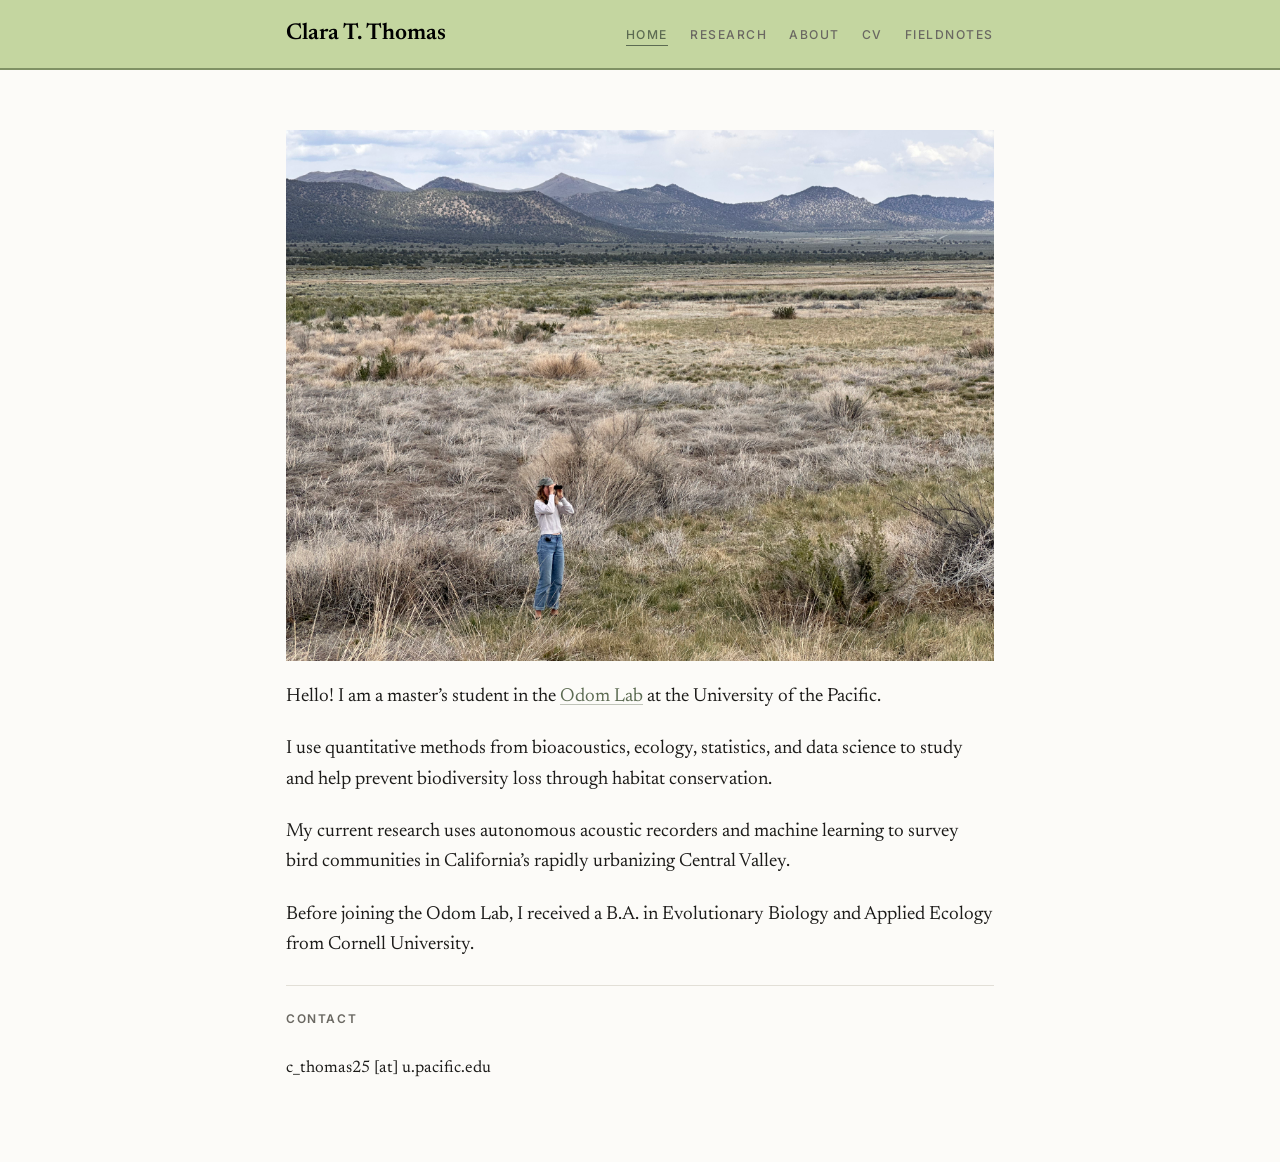
==== index.html @ e7250dd2 "Built site for gh-pages" ====
<!DOCTYPE html>
<html xmlns="http://www.w3.org/1999/xhtml" lang="en" xml:lang="en"><head>

<meta charset="utf-8">
<meta name="generator" content="quarto-1.10.18">

<meta name="viewport" content="width=device-width, initial-scale=1.0, user-scalable=yes">

<meta name="description" content="M.S. student studying urban bird communities through passive acoustic monitoring.">

<title>Clara Thomas</title>
<style>
/* Default styles provided by pandoc.
** See https://pandoc.org/MANUAL.html#variables-for-html for config info.
*/
span.smallcaps{font-variant: small-caps;}
div.columns{display: flex; gap: 1.5em;}
div.column{flex: auto;}
@media screen {
div.columns{gap: min(4vw, 1.5em);}
div.column{overflow-x: auto;}
}
div.hanging-indent{margin-left: 1.5em; text-indent: -1.5em;}
ul.task-list{list-style: none;}
ul.task-list li input[type="checkbox"] {
  width: 0.8em;
  margin: 0 0.8em 0.2em -1em; /* quarto-specific, see https://github.com/quarto-dev/quarto-cli/issues/4556 */ 
  vertical-align: middle;
}
</style>


<script src="site_libs/quarto-nav/quarto-nav.js"></script>
<link href="./images/logo.svg" rel="icon" type="image/svg+xml">
<script src="site_libs/clipboard/clipboard.min.js"></script>
<script src="site_libs/quarto-html/quarto.js" type="module"></script>
<script src="site_libs/quarto-html/tabsets/tabsets.js" type="module"></script>
<script src="site_libs/quarto-html/popper.min.js"></script>
<script src="site_libs/quarto-html/tippy.umd.min.js"></script>
<link href="site_libs/quarto-html/tippy.css" rel="stylesheet">
<link href="site_libs/quarto-html/quarto-syntax-highlighting-64a204ab8560d761af7679ceaba22944.css" rel="stylesheet" id="quarto-text-highlighting-styles">
<script src="site_libs/bootstrap/bootstrap.min.js"></script>
<link href="site_libs/bootstrap/bootstrap-icons.css" rel="stylesheet">
<link href="site_libs/bootstrap/bootstrap-49ffc167c3f475614c4895749069f36e.min.css" rel="stylesheet" append-hash="true" id="quarto-bootstrap" data-mode="light">
<script id="quarto-search-options" type="application/json">{
  "language": {
    "search-no-results-text": "No results",
    "search-matching-documents-text": "matching documents",
    "search-copy-link-title": "Copy link to search",
    "search-hide-matches-text": "Hide additional matches",
    "search-more-match-text": "more match in this document",
    "search-more-matches-text": "more matches in this document",
    "search-clear-button-title": "Clear",
    "search-text-placeholder": "",
    "search-detached-cancel-button-title": "Cancel",
    "search-submit-button-title": "Submit",
    "search-label": "Search"
  }
}</script>
<link rel="preconnect" href="https://fonts.googleapis.com">
<link rel="preconnect" href="https://fonts.gstatic.com" crossorigin="">
<link href="https://fonts.googleapis.com/css2?family=Newsreader:ital,opsz,wght@0,6..72,400;0,6..72,500;0,6..72,600;1,6..72,400&amp;family=Inter:wght@400;500;600&amp;display=swap" rel="stylesheet">


<meta property="og:title" content="Clara Thomas">
<meta property="og:description" content="M.S. student studying urban bird communities through passive acoustic monitoring.">
<meta property="og:image" content="images/mono.jpeg">
<meta property="og:site_name" content="Clara Thomas">
</head>

<body class="nav-fixed fullcontent quarto-light">

<div id="quarto-search-results"></div>
  <header id="quarto-header" class="headroom fixed-top">
    <nav class="navbar navbar-expand-sm " data-bs-theme="dark">
      <div class="navbar-container container-fluid">
      <div class="navbar-brand-container mx-auto">
    <a class="navbar-brand" href="./index.html">
    <span class="navbar-title">Clara T. Thomas</span>
    </a>
  </div>
          <button class="navbar-toggler" type="button" data-bs-toggle="collapse" data-bs-target="#navbarCollapse" aria-controls="navbarCollapse" role="menu" aria-expanded="false" aria-label="Toggle navigation" onclick="if (window.quartoToggleHeadroom) { window.quartoToggleHeadroom(); }">
  <span class="navbar-toggler-icon"></span>
</button>
          <div class="collapse navbar-collapse" id="navbarCollapse">
            <ul class="navbar-nav navbar-nav-scroll ms-auto">
  <li class="nav-item">
    <a class="nav-link active" href="./index.html" aria-current="page"> 
<span class="menu-text">Home</span></a>
  </li>  
  <li class="nav-item">
    <a class="nav-link" href="./research.html"> 
<span class="menu-text">Research</span></a>
  </li>  
  <li class="nav-item">
    <a class="nav-link" href="./about.html"> 
<span class="menu-text">About</span></a>
  </li>  
  <li class="nav-item">
    <a class="nav-link" href="./cv.html"> 
<span class="menu-text">CV</span></a>
  </li>  
  <li class="nav-item">
    <a class="nav-link" href="./fieldnotes/index.html"> 
<span class="menu-text">Fieldnotes</span></a>
  </li>  
</ul>
          </div> <!-- /navcollapse -->
            <div class="quarto-navbar-tools">
</div>
      </div> <!-- /container-fluid -->
    </nav>
</header>
<!-- content -->
<div id="quarto-content" class="quarto-container page-columns page-rows-contents page-layout-article page-navbar">
<!-- sidebar -->
<!-- margin-sidebar -->
    
<!-- main -->
<main class="content" id="quarto-document-content"><header id="title-block-header" class="quarto-title-block"></header>




<p><img src="images/mono.jpeg" class="img-fluid"></p>
<div class="lede">
<p>Hello! I am a master’s student in the <a href="https://www.karanodom.com/">Odom Lab</a> at the University of the Pacific.</p>
<p>I use quantitative methods from bioacoustics, ecology, statistics, and data science to study and help prevent biodiversity loss through habitat conservation.</p>
<p>My current research uses autonomous acoustic recorders and machine learning to survey bird communities in California’s rapidly urbanizing Central Valley.</p>
<p>Before joining the Odom Lab, I received a B.A. in Evolutionary Biology and Applied Ecology from Cornell University.</p>
</div>
<section id="contact" class="level2">
<h2 data-anchor-id="contact">Contact</h2>
<div class="contact">
<p>c_thomas25 [at] u.pacific.edu</p>
</div>


</section>

</main> <!-- /main -->
<script id="quarto-html-after-body" type="application/javascript">
  window.document.addEventListener("DOMContentLoaded", function (event) {
    const isCodeAnnotation = (el) => {
      for (const clz of el.classList) {
        if (clz.startsWith('code-annotation-')) {                     
          return true;
        }
      }
      return false;
    }
    const onCopySuccess = function(e) {
      // button target
      const button = e.trigger;
      // don't keep focus
      button.blur();
      // flash "checked"
      button.classList.add('code-copy-button-checked');
      var currentTitle = button.getAttribute("title");
      button.setAttribute("title", "Copied!");
      let tooltip;
      if (window.bootstrap) {
        button.setAttribute("data-bs-toggle", "tooltip");
        button.setAttribute("data-bs-placement", "left");
        button.setAttribute("data-bs-title", "Copied!");
        tooltip = new bootstrap.Tooltip(button, 
          { trigger: "manual", 
            customClass: "code-copy-button-tooltip",
            offset: [0, -8]});
        tooltip.show();    
      }
      setTimeout(function() {
        if (tooltip) {
          tooltip.hide();
          button.removeAttribute("data-bs-title");
          button.removeAttribute("data-bs-toggle");
          button.removeAttribute("data-bs-placement");
        }
        button.setAttribute("title", currentTitle);
        button.classList.remove('code-copy-button-checked');
      }, 1000);
      // clear code selection
      e.clearSelection();
    }
    const getTextToCopy = function(trigger) {
      const outerScaffold = trigger.parentElement.cloneNode(true);
      const codeEl = outerScaffold.querySelector('code');
      for (const childEl of codeEl.children) {
        if (isCodeAnnotation(childEl)) {
          childEl.remove();
        }
      }
      return codeEl.innerText;
    }
    const clipboard = new window.ClipboardJS('.code-copy-button:not([data-in-quarto-modal])', {
      text: getTextToCopy
    });
    clipboard.on('success', onCopySuccess);
    if (window.document.getElementById('quarto-embedded-source-code-modal')) {
      const clipboardModal = new window.ClipboardJS('.code-copy-button[data-in-quarto-modal]', {
        text: getTextToCopy,
        container: window.document.getElementById('quarto-embedded-source-code-modal')
      });
      clipboardModal.on('success', onCopySuccess);
    }
      var localhostRegex = new RegExp(/^(?:http|https):\/\/localhost\:?[0-9]*\//);
      var mailtoRegex = new RegExp(/^mailto:/);
        var filterRegex = new RegExp('/' + window.location.host + '/');
      var isInternal = (href) => {
          return filterRegex.test(href) || localhostRegex.test(href) || mailtoRegex.test(href);
      }
      // Inspect non-navigation links and adorn them if external
     var links = window.document.querySelectorAll('a[href]:not(.nav-link):not(.navbar-brand):not(.toc-action):not(.sidebar-link):not(.sidebar-item-toggle):not(.pagination-link):not(.no-external):not([aria-hidden]):not(.dropdown-item):not(.quarto-navigation-tool):not(.about-link)');
      for (var i=0; i<links.length; i++) {
        const link = links[i];
        if (!isInternal(link.href)) {
          // undo the damage that might have been done by quarto-nav.js in the case of
          // links that we want to consider external
          if (link.dataset.originalHref !== undefined) {
            link.href = link.dataset.originalHref;
          }
            // target, if specified
            link.setAttribute("target", "_blank");
            if (link.getAttribute("rel") === null) {
              link.setAttribute("rel", "noopener");
            }
        }
      }
    function tippyHover(el, contentFn, onTriggerFn, onUntriggerFn) {
      const config = {
        allowHTML: true,
        maxWidth: 500,
        delay: 100,
        arrow: false,
        appendTo: function(el) {
            return el.parentElement;
        },
        interactive: true,
        interactiveBorder: 10,
        theme: 'quarto',
        placement: 'bottom-start',
      };
      if (contentFn) {
        config.content = contentFn;
      }
      if (onTriggerFn) {
        config.onTrigger = onTriggerFn;
      }
      if (onUntriggerFn) {
        config.onUntrigger = onUntriggerFn;
      }
      window.tippy(el, config); 
    }
    const noterefs = window.document.querySelectorAll('a[role="doc-noteref"]');
    for (var i=0; i<noterefs.length; i++) {
      const ref = noterefs[i];
      tippyHover(ref, function() {
        // use id or data attribute instead here
        let href = ref.getAttribute('data-footnote-href') || ref.getAttribute('href');
        try { href = new URL(href).hash; } catch {}
        const id = href.replace(/^#\/?/, "");
        const note = window.document.getElementById(id);
        if (note) {
          return note.innerHTML;
        } else {
          return "";
        }
      });
    }
    const xrefs = window.document.querySelectorAll('a.quarto-xref');
    const processXRef = (id, note) => {
      // Strip column container classes
      const stripColumnClz = (el) => {
        el.classList.remove("page-full", "page-columns");
        if (el.children) {
          for (const child of el.children) {
            stripColumnClz(child);
          }
        }
      }
      stripColumnClz(note)
      if (id === null || id.startsWith('sec-')) {
        // Special case sections, only their first couple elements
        const container = document.createElement("div");
        if (note.children && note.children.length > 2) {
          container.appendChild(note.children[0].cloneNode(true));
          for (let i = 1; i < note.children.length; i++) {
            const child = note.children[i];
            if (child.tagName === "P" && child.innerText === "") {
              continue;
            } else {
              container.appendChild(child.cloneNode(true));
              break;
            }
          }
          if (window.Quarto?.typesetMath) {
            window.Quarto.typesetMath(container);
          }
          return container.innerHTML
        } else {
          if (window.Quarto?.typesetMath) {
            window.Quarto.typesetMath(note);
          }
          return note.innerHTML;
        }
      } else {
        // Remove any anchor links if they are present
        const anchorLink = note.querySelector('a.anchorjs-link');
        if (anchorLink) {
          anchorLink.remove();
        }
        if (window.Quarto?.typesetMath) {
          window.Quarto.typesetMath(note);
        }
        if (note.classList.contains("callout")) {
          return note.outerHTML;
        } else {
          return note.innerHTML;
        }
      }
    }
    for (var i=0; i<xrefs.length; i++) {
      const xref = xrefs[i];
      tippyHover(xref, undefined, function(instance) {
        instance.disable();
        let url = xref.getAttribute('href');
        let hash = undefined; 
        if (url.startsWith('#')) {
          hash = url;
        } else {
          try { hash = new URL(url).hash; } catch {}
        }
        if (hash) {
          const id = hash.replace(/^#\/?/, "");
          const note = window.document.getElementById(id);
          if (note !== null) {
            try {
              const html = processXRef(id, note.cloneNode(true));
              instance.setContent(html);
            } finally {
              instance.enable();
              instance.show();
            }
          } else {
            // See if we can fetch this
            fetch(url.split('#')[0])
            .then(res => res.text())
            .then(html => {
              const parser = new DOMParser();
              const htmlDoc = parser.parseFromString(html, "text/html");
              const note = htmlDoc.getElementById(id);
              if (note !== null) {
                const html = processXRef(id, note);
                instance.setContent(html);
              } 
            }).finally(() => {
              instance.enable();
              instance.show();
            });
          }
        } else {
          // See if we can fetch a full url (with no hash to target)
          // This is a special case and we should probably do some content thinning / targeting
          fetch(url)
          .then(res => res.text())
          .then(html => {
            const parser = new DOMParser();
            const htmlDoc = parser.parseFromString(html, "text/html");
            const note = htmlDoc.querySelector('main.content');
            if (note !== null) {
              // This should only happen for chapter cross references
              // (since there is no id in the URL)
              // remove the first header
              if (note.children.length > 0 && note.children[0].tagName === "HEADER") {
                note.children[0].remove();
              }
              const html = processXRef(null, note);
              instance.setContent(html);
            } 
          }).finally(() => {
            instance.enable();
            instance.show();
          });
        }
      }, function(instance) {
      });
    }
        let selectedAnnoteEl;
        const selectorForAnnotation = ( cell, annotation) => {
          let cellAttr = 'data-code-cell="' + cell + '"';
          let lineAttr = 'data-code-annotation="' +  annotation + '"';
          const selector = 'span[' + cellAttr + '][' + lineAttr + ']';
          return selector;
        }
        const selectCodeLines = (annoteEl) => {
          const doc = window.document;
          const targetCell = annoteEl.getAttribute("data-target-cell");
          const targetAnnotation = annoteEl.getAttribute("data-target-annotation");
          const annoteSpan = window.document.querySelector(selectorForAnnotation(targetCell, targetAnnotation));
          const lines = annoteSpan.getAttribute("data-code-lines").split(",");
          const lineIds = lines.map((line) => {
            return targetCell + "-" + line;
          })
          let top = null;
          let height = null;
          let parent = null;
          if (lineIds.length > 0) {
              //compute the position of the single el (top and bottom and make a div)
              const el = window.document.getElementById(lineIds[0]);
              top = el.offsetTop;
              height = el.offsetHeight;
              parent = el.parentElement.parentElement;
            if (lineIds.length > 1) {
              const lastEl = window.document.getElementById(lineIds[lineIds.length - 1]);
              const bottom = lastEl.offsetTop + lastEl.offsetHeight;
              height = bottom - top;
            }
            if (top !== null && height !== null && parent !== null) {
              // cook up a div (if necessary) and position it 
              let div = window.document.getElementById("code-annotation-line-highlight");
              if (div === null) {
                div = window.document.createElement("div");
                div.setAttribute("id", "code-annotation-line-highlight");
                div.style.position = 'absolute';
                parent.appendChild(div);
              }
              div.style.top = top - 2 + "px";
              div.style.height = height + 4 + "px";
              div.style.left = 0;
              let gutterDiv = window.document.getElementById("code-annotation-line-highlight-gutter");
              if (gutterDiv === null) {
                gutterDiv = window.document.createElement("div");
                gutterDiv.setAttribute("id", "code-annotation-line-highlight-gutter");
                gutterDiv.style.position = 'absolute';
                const codeCell = window.document.getElementById(targetCell);
                const gutter = codeCell.querySelector('.code-annotation-gutter');
                gutter.appendChild(gutterDiv);
              }
              gutterDiv.style.top = top - 2 + "px";
              gutterDiv.style.height = height + 4 + "px";
            }
            selectedAnnoteEl = annoteEl;
          }
        };
        const unselectCodeLines = () => {
          const elementsIds = ["code-annotation-line-highlight", "code-annotation-line-highlight-gutter"];
          elementsIds.forEach((elId) => {
            const div = window.document.getElementById(elId);
            if (div) {
              div.remove();
            }
          });
          selectedAnnoteEl = undefined;
        };
          // Handle positioning of the toggle
      window.addEventListener(
        "resize",
        throttle(() => {
          elRect = undefined;
          if (selectedAnnoteEl) {
            selectCodeLines(selectedAnnoteEl);
          }
        }, 10)
      );
      function throttle(fn, ms) {
      let throttle = false;
      let timer;
        return (...args) => {
          if(!throttle) { // first call gets through
              fn.apply(this, args);
              throttle = true;
          } else { // all the others get throttled
              if(timer) clearTimeout(timer); // cancel #2
              timer = setTimeout(() => {
                fn.apply(this, args);
                timer = throttle = false;
              }, ms);
          }
        };
      }
        // Attach click handler to the DT
        const annoteDls = window.document.querySelectorAll('dt[data-target-cell]');
        for (const annoteDlNode of annoteDls) {
          annoteDlNode.addEventListener('click', (event) => {
            const clickedEl = event.target;
            if (clickedEl !== selectedAnnoteEl) {
              unselectCodeLines();
              const activeEl = window.document.querySelector('dt[data-target-cell].code-annotation-active');
              if (activeEl) {
                activeEl.classList.remove('code-annotation-active');
              }
              selectCodeLines(clickedEl);
              clickedEl.classList.add('code-annotation-active');
            } else {
              // Unselect the line
              unselectCodeLines();
              clickedEl.classList.remove('code-annotation-active');
            }
          });
        }
    const findCites = (el) => {
      const parentEl = el.parentElement;
      if (parentEl) {
        const cites = parentEl.dataset.cites;
        if (cites) {
          return {
            el,
            cites: cites.split(' ')
          };
        } else {
          return findCites(el.parentElement)
        }
      } else {
        return undefined;
      }
    };
    var bibliorefs = window.document.querySelectorAll('a[role="doc-biblioref"]');
    for (var i=0; i<bibliorefs.length; i++) {
      const ref = bibliorefs[i];
      const citeInfo = findCites(ref);
      if (citeInfo) {
        tippyHover(citeInfo.el, function() {
          var popup = window.document.createElement('div');
          citeInfo.cites.forEach(function(cite) {
            var citeDiv = window.document.createElement('div');
            citeDiv.classList.add('hanging-indent');
            citeDiv.classList.add('csl-entry');
            var biblioDiv = window.document.getElementById('ref-' + cite);
            if (biblioDiv) {
              citeDiv.innerHTML = biblioDiv.innerHTML;
            }
            popup.appendChild(citeDiv);
          });
          return popup.innerHTML;
        });
      }
    }
  });
  </script>
</div> <!-- /content -->




</body></html>
---- site_libs/quarto-html/tippy.css ----
.tippy-box[data-animation=fade][data-state=hidden]{opacity:0}[data-tippy-root]{max-width:calc(100vw - 10px)}.tippy-box{position:relative;background-color:#333;color:#fff;border-radius:4px;font-size:14px;line-height:1.4;white-space:normal;outline:0;transition-property:transform,visibility,opacity}.tippy-box[data-placement^=top]>.tippy-arrow{bottom:0}.tippy-box[data-placement^=top]>.tippy-arrow:before{bottom:-7px;left:0;border-width:8px 8px 0;border-top-color:initial;transform-origin:center top}.tippy-box[data-placement^=bottom]>.tippy-arrow{top:0}.tippy-box[data-placement^=bottom]>.tippy-arrow:before{top:-7px;left:0;border-width:0 8px 8px;border-bottom-color:initial;transform-origin:center bottom}.tippy-box[data-placement^=left]>.tippy-arrow{right:0}.tippy-box[data-placement^=left]>.tippy-arrow:before{border-width:8px 0 8px 8px;border-left-color:initial;right:-7px;transform-origin:center left}.tippy-box[data-placement^=right]>.tippy-arrow{left:0}.tippy-box[data-placement^=right]>.tippy-arrow:before{left:-7px;border-width:8px 8px 8px 0;border-right-color:initial;transform-origin:center right}.tippy-box[data-inertia][data-state=visible]{transition-timing-function:cubic-bezier(.54,1.5,.38,1.11)}.tippy-arrow{width:16px;height:16px;color:#333}.tippy-arrow:before{content:"";position:absolute;border-color:transparent;border-style:solid}.tippy-content{position:relative;padding:5px 9px;z-index:1}
---- site_libs/quarto-html/quarto-syntax-highlighting-64a204ab8560d761af7679ceaba22944.css ----
/* quarto syntax highlight colors */
:root {
  --quarto-hl-ot-color: #003B4F;
  --quarto-hl-at-color: #657422;
  --quarto-hl-ss-color: #20794D;
  --quarto-hl-an-color: #5E5E5E;
  --quarto-hl-fu-color: #4758AB;
  --quarto-hl-st-color: #20794D;
  --quarto-hl-cf-color: #003B4F;
  --quarto-hl-op-color: #5E5E5E;
  --quarto-hl-er-color: #AD0000;
  --quarto-hl-bn-color: #AD0000;
  --quarto-hl-al-color: #AD0000;
  --quarto-hl-va-color: #111111;
  --quarto-hl-bu-color: inherit;
  --quarto-hl-ex-color: inherit;
  --quarto-hl-pp-color: #AD0000;
  --quarto-hl-in-color: #5E5E5E;
  --quarto-hl-vs-color: #20794D;
  --quarto-hl-wa-color: #5E5E5E;
  --quarto-hl-do-color: #5E5E5E;
  --quarto-hl-im-color: #00769E;
  --quarto-hl-ch-color: #20794D;
  --quarto-hl-dt-color: #AD0000;
  --quarto-hl-fl-color: #AD0000;
  --quarto-hl-co-color: #5E5E5E;
  --quarto-hl-cv-color: #5E5E5E;
  --quarto-hl-cn-color: #8f5902;
  --quarto-hl-sc-color: #5E5E5E;
  --quarto-hl-dv-color: #AD0000;
  --quarto-hl-kw-color: #003B4F;
}

/* other quarto variables */
:root {
  --quarto-font-monospace: SFMono-Regular, Menlo, Monaco, Consolas, "Liberation Mono", "Courier New", monospace;
}

/* syntax highlight based on Pandoc's rules */
pre > code.sourceCode > span {
  color: #003B4F;
}

code.sourceCode > span {
  color: #003B4F;
}

div.sourceCode,
div.sourceCode pre.sourceCode {
  color: #003B4F;
}

/* Normal */
code span {
  color: #003B4F;
}

/* Alert */
code span.al {
  color: #AD0000;
  font-style: inherit;
}

/* Annotation */
code span.an {
  color: #5E5E5E;
  font-style: inherit;
}

/* Attribute */
code span.at {
  color: #657422;
  font-style: inherit;
}

/* BaseN */
code span.bn {
  color: #AD0000;
  font-style: inherit;
}

/* BuiltIn */
code span.bu {
  font-style: inherit;
}

/* ControlFlow */
code span.cf {
  color: #003B4F;
  font-weight: bold;
  font-style: inherit;
}

/* Char */
code span.ch {
  color: #20794D;
  font-style: inherit;
}

/* Constant */
code span.cn {
  color: #8f5902;
  font-style: inherit;
}

/* Comment */
code span.co {
  color: #5E5E5E;
  font-style: inherit;
}

/* CommentVar */
code span.cv {
  color: #5E5E5E;
  font-style: italic;
}

/* Documentation */
code span.do {
  color: #5E5E5E;
  font-style: italic;
}

/* DataType */
code span.dt {
  color: #AD0000;
  font-style: inherit;
}

/* DecVal */
code span.dv {
  color: #AD0000;
  font-style: inherit;
}

/* Error */
code span.er {
  color: #AD0000;
  font-style: inherit;
}

/* Extension */
code span.ex {
  font-style: inherit;
}

/* Float */
code span.fl {
  color: #AD0000;
  font-style: inherit;
}

/* Function */
code span.fu {
  color: #4758AB;
  font-style: inherit;
}

/* Import */
code span.im {
  color: #00769E;
  font-style: inherit;
}

/* Information */
code span.in {
  color: #5E5E5E;
  font-style: inherit;
}

/* Keyword */
code span.kw {
  color: #003B4F;
  font-weight: bold;
  font-style: inherit;
}

/* Operator */
code span.op {
  color: #5E5E5E;
  font-style: inherit;
}

/* Other */
code span.ot {
  color: #003B4F;
  font-style: inherit;
}

/* Preprocessor */
code span.pp {
  color: #AD0000;
  font-style: inherit;
}

/* SpecialChar */
code span.sc {
  color: #5E5E5E;
  font-style: inherit;
}

/* SpecialString */
code span.ss {
  color: #20794D;
  font-style: inherit;
}

/* String */
code span.st {
  color: #20794D;
  font-style: inherit;
}

/* Variable */
code span.va {
  color: #111111;
  font-style: inherit;
}

/* VerbatimString */
code span.vs {
  color: #20794D;
  font-style: inherit;
}

/* Warning */
code span.wa {
  color: #5E5E5E;
  font-style: italic;
}

.prevent-inlining {
  content: "</";
}

/*# sourceMappingURL=9d8d5bb603a83b8298b89080a598c93b.css.map */
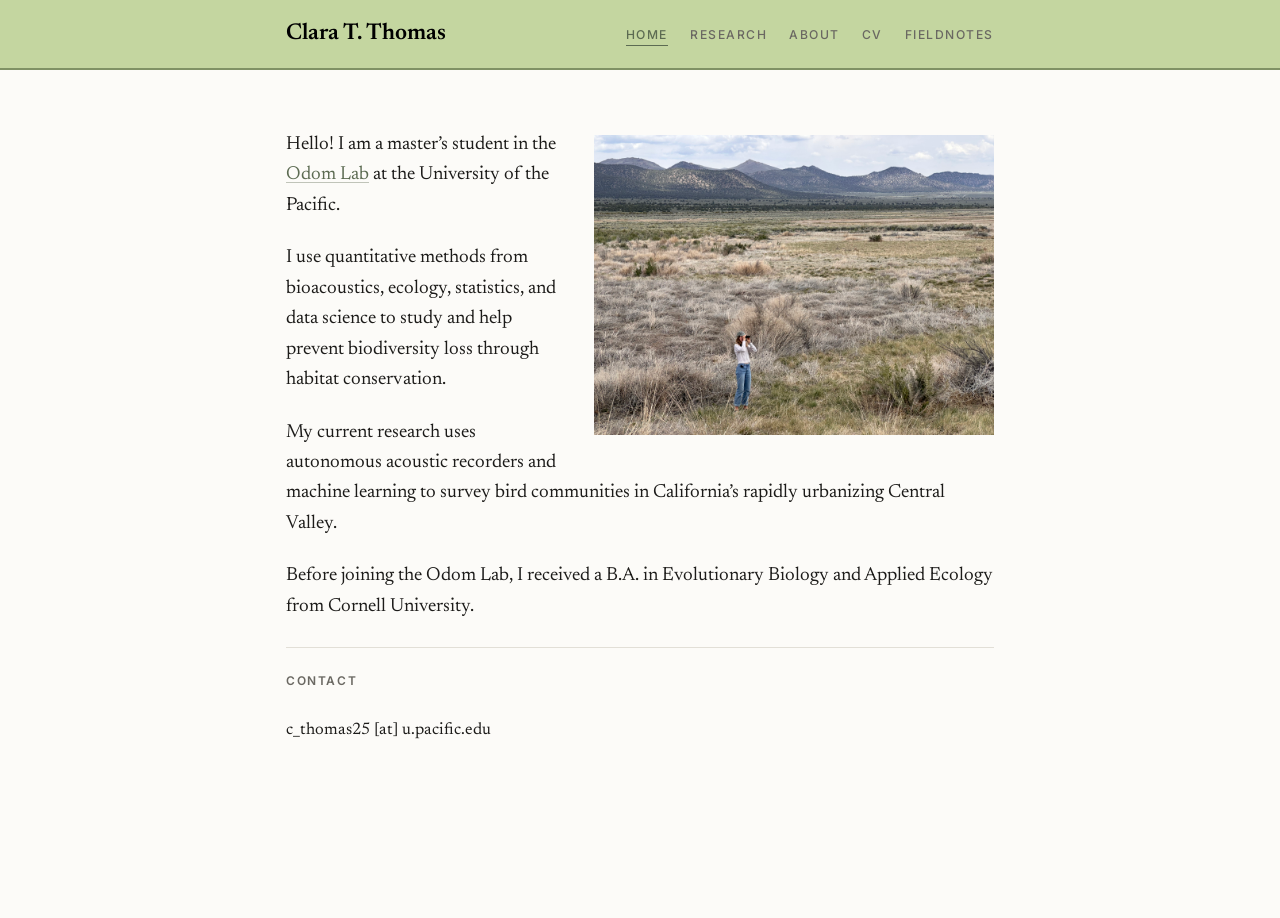
==== commit 5cb2fe31: "Built site for gh-pages" ====
--- a/index.html
+++ b/index.html
@@ -41,7 +41,7 @@
 <link href="site_libs/quarto-html/quarto-syntax-highlighting-64a204ab8560d761af7679ceaba22944.css" rel="stylesheet" id="quarto-text-highlighting-styles">
 <script src="site_libs/bootstrap/bootstrap.min.js"></script>
 <link href="site_libs/bootstrap/bootstrap-icons.css" rel="stylesheet">
-<link href="site_libs/bootstrap/bootstrap-49ffc167c3f475614c4895749069f36e.min.css" rel="stylesheet" append-hash="true" id="quarto-bootstrap" data-mode="light">
+<link href="site_libs/bootstrap/bootstrap-2d006f723e1d5d265f6e43dc96da6002.min.css" rel="stylesheet" append-hash="true" id="quarto-bootstrap" data-mode="light">
 <script id="quarto-search-options" type="application/json">{
   "language": {
     "search-no-results-text": "No results",
@@ -64,7 +64,7 @@
 
 <meta property="og:title" content="Clara Thomas">
 <meta property="og:description" content="M.S. student studying urban bird communities through passive acoustic monitoring.">
-<meta property="og:image" content="images/mono.jpeg">
+<meta property="og:image" content="https://claratthomas.com/images/mono.jpeg">
 <meta property="og:site_name" content="Clara Thomas">
 </head>
 
@@ -122,7 +122,7 @@
 
 
 
-<p><img src="images/mono.jpeg" class="img-fluid"></p>
+<p><img src="images/mono.jpeg" class="img-fluid" style="float:right; margin:5px 0 18px 28px;" width="400"></p>
 <div class="lede">
 <p>Hello! I am a master’s student in the <a href="https://www.karanodom.com/">Odom Lab</a> at the University of the Pacific.</p>
 <p>I use quantitative methods from bioacoustics, ecology, statistics, and data science to study and help prevent biodiversity loss through habitat conservation.</p>
@@ -205,7 +205,7 @@
     }
       var localhostRegex = new RegExp(/^(?:http|https):\/\/localhost\:?[0-9]*\//);
       var mailtoRegex = new RegExp(/^mailto:/);
-        var filterRegex = new RegExp('/' + window.location.host + '/');
+        var filterRegex = new RegExp("https:\/\/claratthomas\.com");
       var isInternal = (href) => {
           return filterRegex.test(href) || localhostRegex.test(href) || mailtoRegex.test(href);
       }
